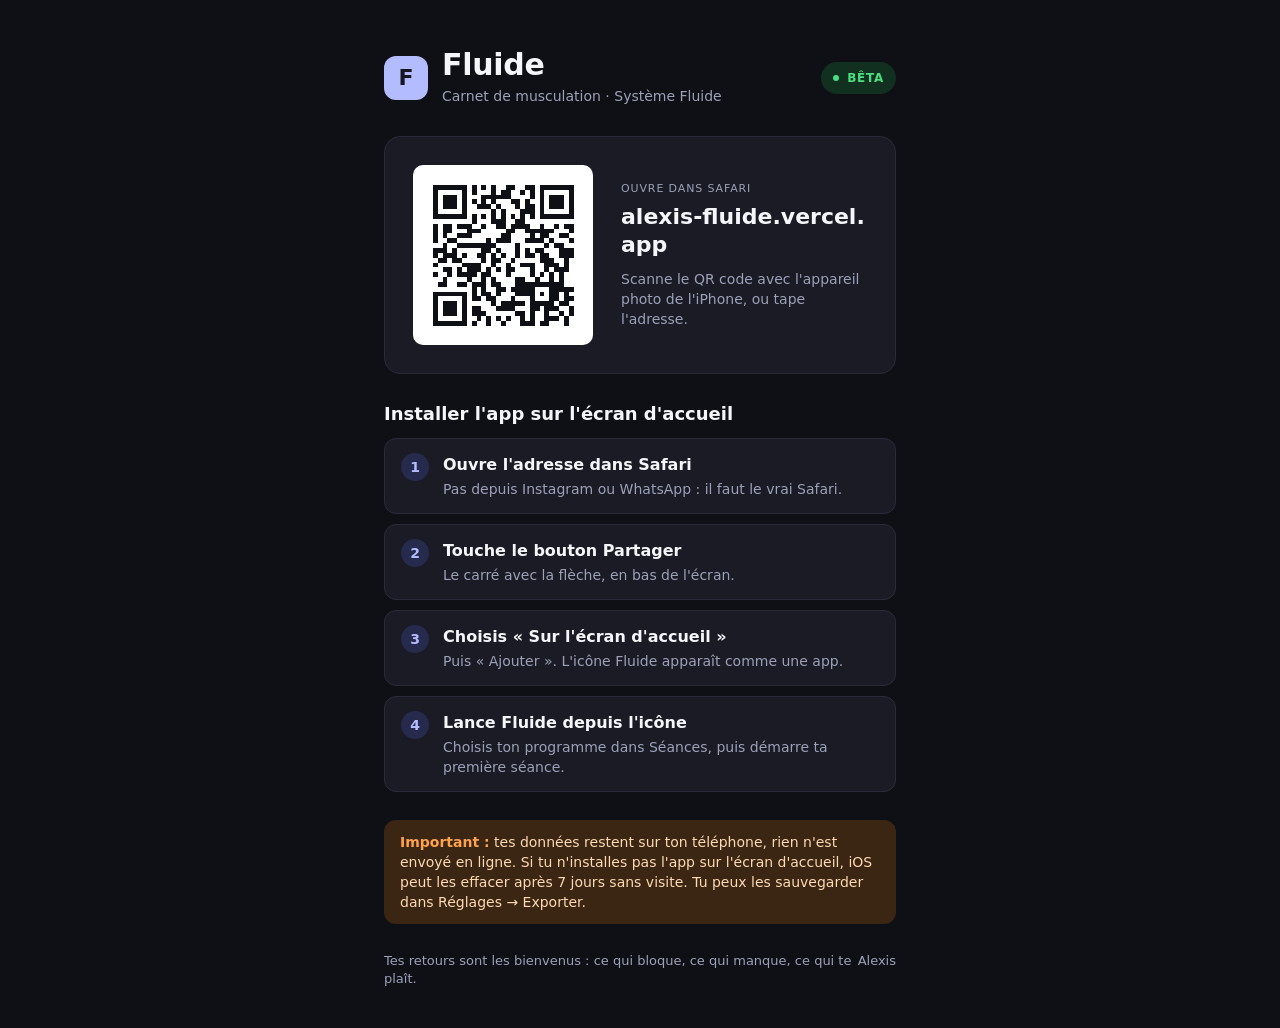
==== livrables/fluide/fiche-beta.html @ cc475826 "Fiche bêta-testeurs : QR code, adresse, installation sur l'écran d'accueil Co-Authored-By: Claude Fa" ====
<!doctype html>
<html lang="fr">
<head>
<meta charset="utf-8">
<meta name="viewport" content="width=device-width, initial-scale=1">
<title>Fluide — bêta</title>
<style>
  :root { --fond: #0f1016; --carte: #1a1b24; --bord: #2a2b38; --fort: #f5f6fa; --base: #c9ccd8; --discret: #9da1b8; --accent: #b3bcff; --succes: #4ade80; }
  * { box-sizing: border-box; }
  html, body { margin: 0; background: var(--fond); }
  body { font: 400 16px/24px Inter, -apple-system, system-ui, sans-serif; color: var(--base); -webkit-font-smoothing: antialiased; }
  .fiche { width: 600px; min-height: 800px; margin: 0 auto; padding: 48px 44px 40px; display: flex; flex-direction: column; gap: 28px; }
  .tete { display: flex; align-items: center; gap: 14px; }
  .logo { width: 44px; height: 44px; border-radius: 12px; background: var(--accent); color: #15161e; display: grid; place-items: center; font-weight: 700; font-size: 22px; }
  h1 { margin: 0; font: 600 30px/34px Inter, system-ui, sans-serif; color: var(--fort); letter-spacing: -0.01em; }
  .tete p { margin: 2px 0 0; color: var(--discret); font-size: 14px; }
  .pill { display: inline-flex; align-items: center; gap: 8px; padding: 4px 12px; border-radius: 999px; background: #12301f; color: var(--succes); font-size: 12px; font-weight: 600; letter-spacing: .06em; text-transform: uppercase; margin-left: auto; }
  .pill::before { content: ""; width: 6px; height: 6px; border-radius: 50%; background: currentColor; }
  .qr { background: var(--carte); border: 1px solid var(--bord); border-radius: 16px; padding: 28px; display: flex; align-items: center; gap: 28px; }
  .qr img { width: 180px; height: 180px; border-radius: 10px; background: #fff; padding: 10px; image-rendering: pixelated; }
  .qr .txt { flex: 1; }
  .over { font: 500 11px/16px Inter, system-ui, sans-serif; letter-spacing: .08em; text-transform: uppercase; color: var(--discret); margin: 0 0 6px; }
  .url { margin: 0; font: 600 22px/28px Inter, system-ui, sans-serif; color: var(--fort); word-break: break-all; }
  .qr .txt p.small { margin: 10px 0 0; color: var(--discret); font-size: 14px; line-height: 20px; }
  h2 { margin: 0 0 12px; font: 600 18px/24px Inter, system-ui, sans-serif; color: var(--fort); }
  ol { margin: 0; padding: 0; list-style: none; display: flex; flex-direction: column; gap: 10px; }
  li { display: flex; gap: 14px; align-items: flex-start; background: var(--carte); border: 1px solid var(--bord); border-radius: 12px; padding: 14px 16px; }
  .n { flex: none; width: 28px; height: 28px; border-radius: 50%; background: #262b4d; color: var(--accent); display: grid; place-items: center; font-weight: 600; font-size: 14px; }
  li b { color: var(--fort); font-weight: 600; }
  li span { display: block; }
  li .d { color: var(--discret); font-size: 14px; line-height: 20px; margin-top: 2px; }
  .note { border-radius: 12px; background: #3a2612; color: #ffd9b3; padding: 12px 16px; font-size: 14px; line-height: 20px; }
  .note b { color: #ffa24d; }
  .pied { margin-top: auto; color: var(--discret); font-size: 13px; line-height: 18px; display: flex; justify-content: space-between; }
</style>
</head>
<body>
<div class="fiche">
  <div class="tete">
    <div class="logo">F</div>
    <div>
      <h1>Fluide</h1>
      <p>Carnet de musculation · Système Fluide</p>
    </div>
    <span class="pill">Bêta</span>
  </div>

  <div class="qr">
    <img src="qr-fluide.png" alt="QR code vers l'app">
    <div class="txt">
      <p class="over">Ouvre dans Safari</p>
      <p class="url">alexis-fluide.vercel.app</p>
      <p class="small">Scanne le QR code avec l'appareil photo de l'iPhone, ou tape l'adresse.</p>
    </div>
  </div>

  <div>
    <h2>Installer l'app sur l'écran d'accueil</h2>
    <ol>
      <li><span class="n">1</span><span><b>Ouvre l'adresse dans Safari</b><span class="d">Pas depuis Instagram ou WhatsApp : il faut le vrai Safari.</span></span></li>
      <li><span class="n">2</span><span><b>Touche le bouton Partager</b><span class="d">Le carré avec la flèche, en bas de l'écran.</span></span></li>
      <li><span class="n">3</span><span><b>Choisis « Sur l'écran d'accueil »</b><span class="d">Puis « Ajouter ». L'icône Fluide apparaît comme une app.</span></span></li>
      <li><span class="n">4</span><span><b>Lance Fluide depuis l'icône</b><span class="d">Choisis ton programme dans Séances, puis démarre ta première séance.</span></span></li>
    </ol>
  </div>

  <div class="note"><b>Important :</b> tes données restent sur ton téléphone, rien n'est envoyé en ligne. Si tu n'installes pas l'app sur l'écran d'accueil, iOS peut les effacer après 7 jours sans visite. Tu peux les sauvegarder dans Réglages → Exporter.</div>

  <div class="pied">
    <span>Tes retours sont les bienvenus : ce qui bloque, ce qui manque, ce qui te plaît.</span>
    <span>Alexis</span>
  </div>
</div>
</body>
</html>
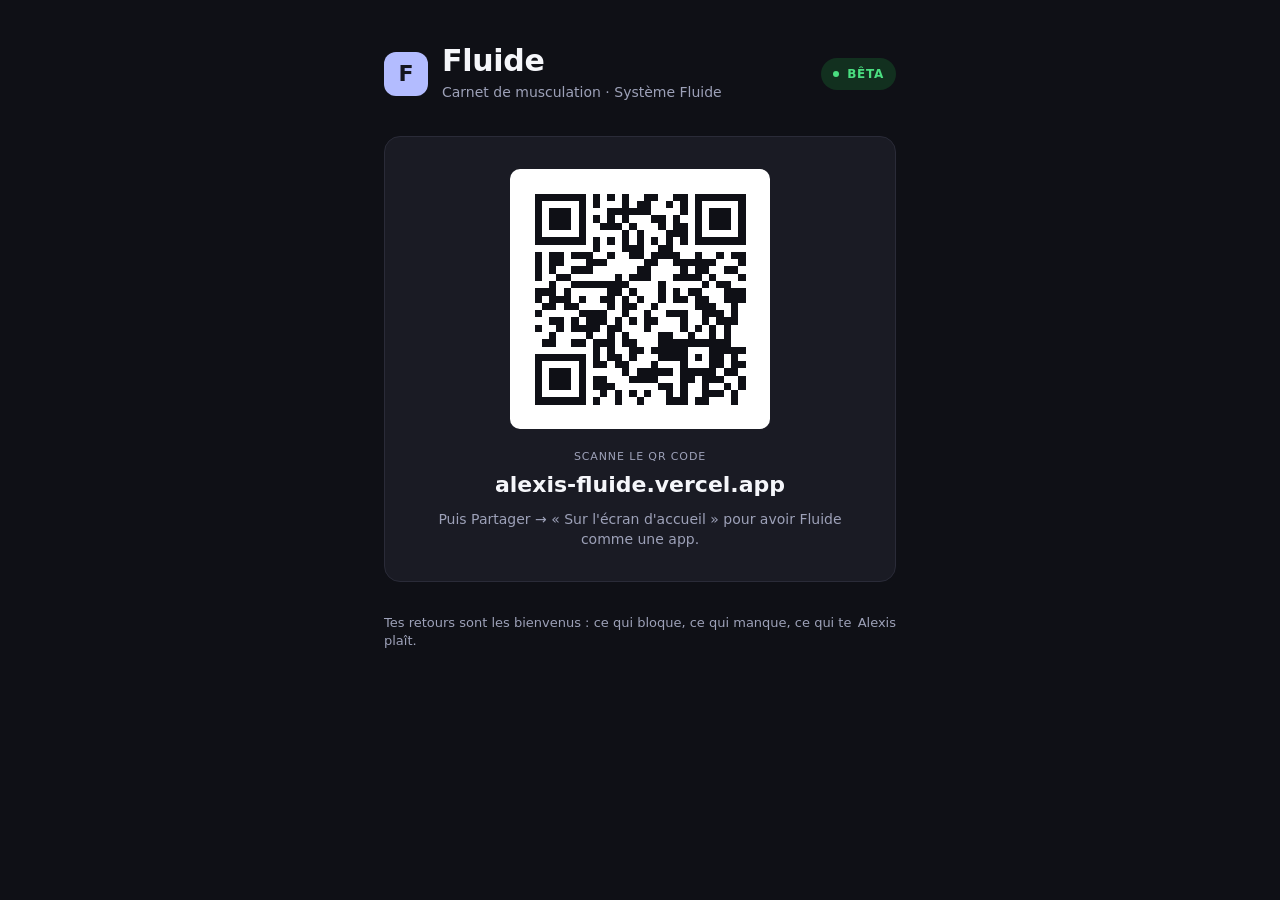
==== commit a3e21cc3: "Fiche bêta simplifiée : QR code, adresse, une ligne Co-Authored-By: Claude Fable 5.1 <noreply@anthro" ====
--- a/livrables/fluide/fiche-beta.html
+++ b/livrables/fluide/fiche-beta.html
@@ -35,7 +35,7 @@
 </style>
 </head>
 <body>
-<div class="fiche">
+<div class="fiche" style="min-height: 0; gap: 32px; padding: 44px 44px 36px">
   <div class="tete">
     <div class="logo">F</div>
     <div>
@@ -45,28 +45,16 @@
     <span class="pill">Bêta</span>
   </div>
 
-  <div class="qr">
-    <img src="qr-fluide.png" alt="QR code vers l'app">
+  <div class="qr" style="flex-direction: column; text-align: center; gap: 20px; padding: 32px">
+    <img src="qr-fluide.png" alt="QR code vers l'app" style="width: 260px; height: 260px">
     <div class="txt">
-      <p class="over">Ouvre dans Safari</p>
+      <p class="over">Scanne le QR code</p>
       <p class="url">alexis-fluide.vercel.app</p>
-      <p class="small">Scanne le QR code avec l'appareil photo de l'iPhone, ou tape l'adresse.</p>
+      <p class="small">Puis Partager → « Sur l'écran d'accueil » pour avoir Fluide comme une app.</p>
     </div>
   </div>
 
-  <div>
-    <h2>Installer l'app sur l'écran d'accueil</h2>
-    <ol>
-      <li><span class="n">1</span><span><b>Ouvre l'adresse dans Safari</b><span class="d">Pas depuis Instagram ou WhatsApp : il faut le vrai Safari.</span></span></li>
-      <li><span class="n">2</span><span><b>Touche le bouton Partager</b><span class="d">Le carré avec la flèche, en bas de l'écran.</span></span></li>
-      <li><span class="n">3</span><span><b>Choisis « Sur l'écran d'accueil »</b><span class="d">Puis « Ajouter ». L'icône Fluide apparaît comme une app.</span></span></li>
-      <li><span class="n">4</span><span><b>Lance Fluide depuis l'icône</b><span class="d">Choisis ton programme dans Séances, puis démarre ta première séance.</span></span></li>
-    </ol>
-  </div>
-
-  <div class="note"><b>Important :</b> tes données restent sur ton téléphone, rien n'est envoyé en ligne. Si tu n'installes pas l'app sur l'écran d'accueil, iOS peut les effacer après 7 jours sans visite. Tu peux les sauvegarder dans Réglages → Exporter.</div>
-
-  <div class="pied">
+  <div class="pied" style="margin-top: 0">
     <span>Tes retours sont les bienvenus : ce qui bloque, ce qui manque, ce qui te plaît.</span>
     <span>Alexis</span>
   </div>
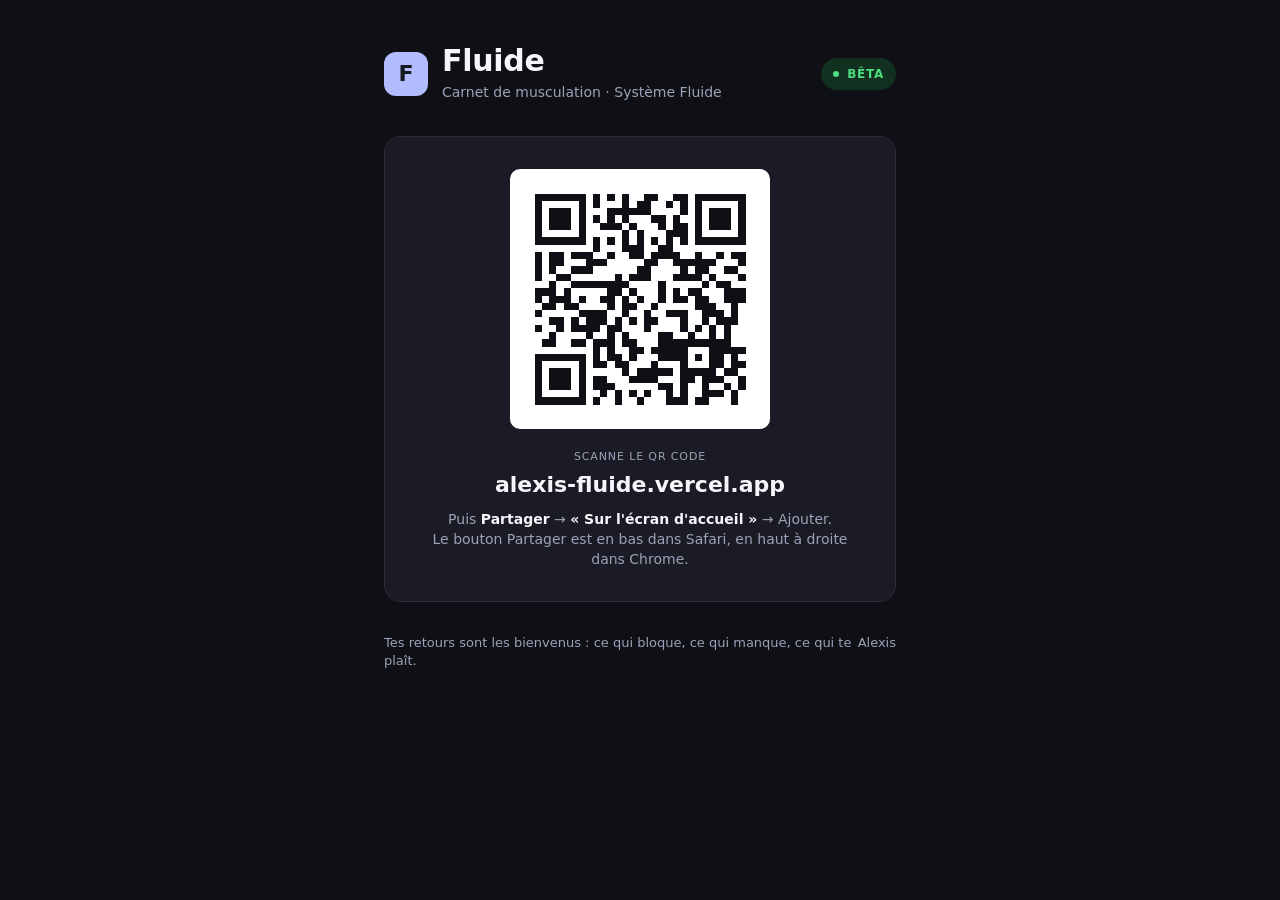
==== commit 7b3b654f: "Fiche bêta : ligne d'installation avec l'emplacement de Partager selon Safari ou Chrome Co-Authored-" ====
--- a/livrables/fluide/fiche-beta.html
+++ b/livrables/fluide/fiche-beta.html
@@ -50,7 +50,7 @@
     <div class="txt">
       <p class="over">Scanne le QR code</p>
       <p class="url">alexis-fluide.vercel.app</p>
-      <p class="small">Puis Partager → « Sur l'écran d'accueil » pour avoir Fluide comme une app.</p>
+      <p class="small">Puis <b style="color:#f5f6fa">Partager</b> → <b style="color:#f5f6fa">« Sur l'écran d'accueil »</b> → Ajouter.<br>Le bouton Partager est en bas dans Safari, en haut à droite dans Chrome.</p>
     </div>
   </div>
 
